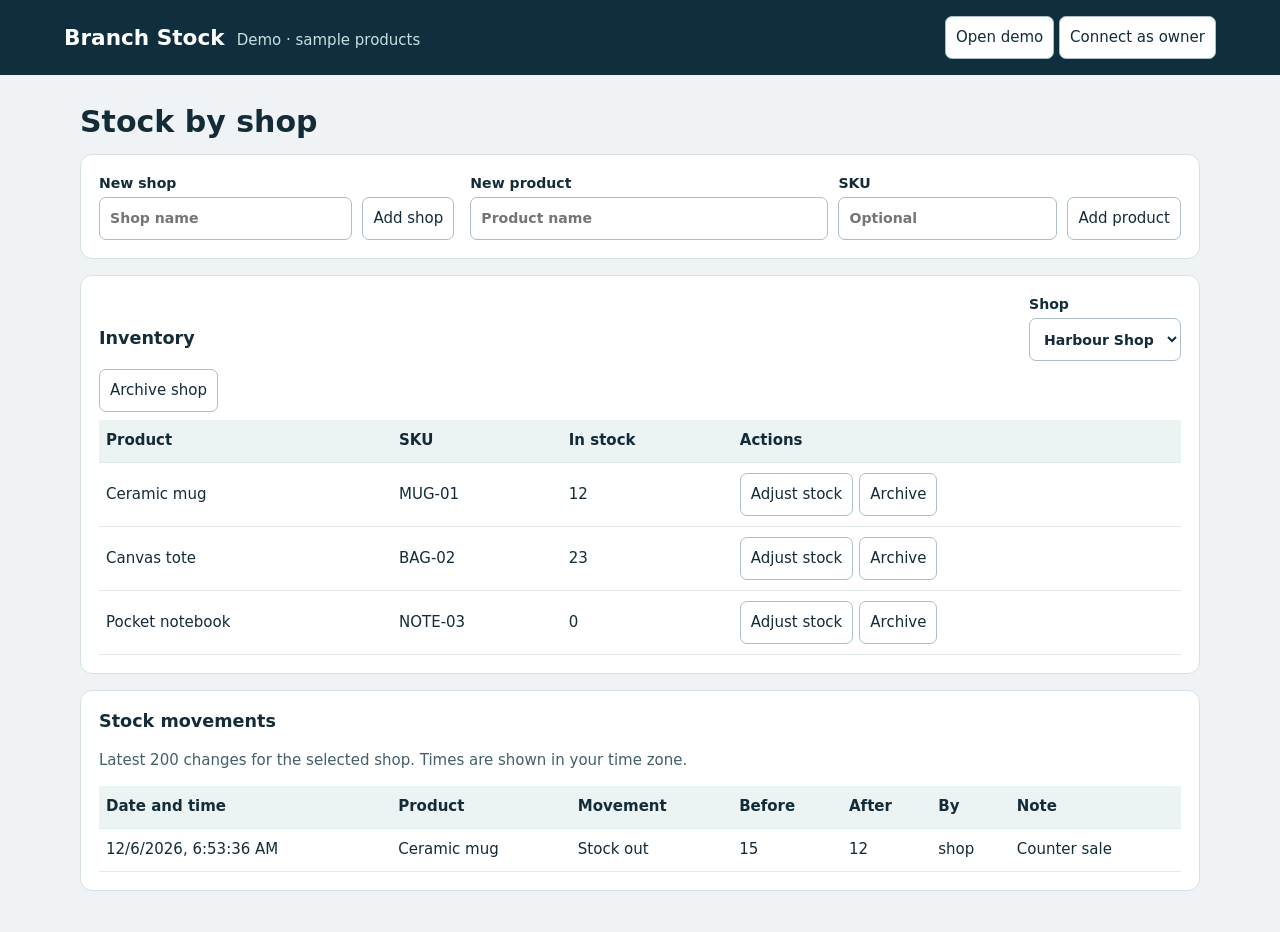
==== public/index.html @ c9ea8ec7 "Release Branch Stock with shop links and a D1 movement ledger" ====
<!doctype html>
<html lang="en"><meta charset="utf-8"><meta name="viewport" content="width=device-width, initial-scale=1"><meta name="referrer" content="no-referrer"><title>Branch Stock</title><link rel="stylesheet" href="style.css"><script defer src="app.js"></script>
<body><header><div><strong>Branch Stock</strong><span id="mode">Demo · sample products</span></div><div><button id="demo">Open demo</button> <button id="connect">Connect as owner</button></div></header>
<main><h1 id="title">Stock by shop</h1><p id="message" role="status"></p>
<section id="owner" aria-label="Manage stock"><form id="shopForm"><label>New shop <input name="name" required maxlength="100" placeholder="Shop name"></label><button>Add shop</button></form>
<form id="productForm"><label>New product <input name="name" required maxlength="100" placeholder="Product name"></label><label>SKU <input name="sku" maxlength="60" placeholder="Optional"></label><button>Add product</button></form></section>
<section id="inventory"><div class="section-head"><h2>Inventory</h2><label>Shop <select id="shops"></select></label></div>
<div class="actions" id="shopActions"><button id="link">Create / replace shop link</button><button id="archiveShop">Archive shop</button></div>
<output id="share"></output><div class="table-wrap"><table><thead><tr><th>Product</th><th>SKU</th><th>In stock</th><th>Actions</th></tr></thead><tbody id="stock"></tbody></table></div></section>
<section><h2>Stock movements</h2><p class="muted">Latest 200 changes for the selected shop. Times are shown in your time zone.</p><div class="table-wrap"><table><thead><tr><th>Date and time</th><th>Product</th><th>Movement</th><th>Before</th><th>After</th><th>By</th><th>Note</th></tr></thead><tbody id="movements"></tbody></table></div></section>
</main><dialog id="connectDialog"><form id="connectForm"><h2>Connect as owner</h2><label>Owner key<input name="key" type="password" required pattern="[a-fA-F0-9]{64}" autocomplete="off"></label><button>Connect</button> <button type="button" data-close>Cancel</button></form></dialog>
<dialog id="movementDialog"><form id="movementForm"><h2 id="movementTitle">Record stock</h2><label>Movement<select name="kind"><option value="set">Set exact count</option><option value="in">Stock in</option><option value="out">Stock out</option></select></label><label>Quantity<input name="quantity" type="number" required min="0" max="100000000" step="1"></label><label>Note<input name="note" maxlength="180"></label><button>Save movement</button> <button type="button" data-close>Cancel</button></form></dialog>
</body></html>
---- public/style.css ----
*{box-sizing:border-box}body{margin:0;background:#f0f3f5;color:#132c38;font:15px/1.45 system-ui,sans-serif}header{background:#102f3e;color:#fff;display:flex;justify-content:space-between;align-items:center;gap:14px;flex-wrap:wrap;padding:16px clamp(14px,5vw,72px)}header strong{font-size:1.35rem}#mode{display:inline-block;margin-left:12px;color:#c9dfe1}main{max-width:1200px;margin:auto;padding:25px clamp(12px,4vw,40px)}h1,h2{margin:0 0 10px}h2{font-size:1.1rem}section{padding:18px;background:white;border:1px solid #d6e1e6;border-radius:12px;margin-bottom:16px}form,.section-head,.actions{display:flex;gap:10px;flex-wrap:wrap;align-items:end}#owner{display:grid;grid-template-columns:1fr 2fr;gap:16px}#owner[hidden],#shopActions[hidden]{display:none}button,input,select{font:inherit;border:1px solid #aabec6;border-radius:7px;min-height:43px;padding:7px 10px;background:#fff;color:#132c38}button{cursor:pointer}button:not([data-close]):hover{background:#e0f2ed}label{display:grid;gap:4px;font-weight:650;font-size:.88rem;max-width:100%}input{max-width:100%;min-width:0}label:has(input[name=name]){flex:1}#productForm label{max-width:100%}.section-head{justify-content:space-between}.actions{margin:8px 0}.table-wrap{overflow-x:auto}table{border-collapse:collapse;width:100%}th,td{text-align:left;padding:10px 7px;border-bottom:1px solid #e2e9eb;white-space:nowrap}th{background:#ebf3f3}td:first-child{white-space:normal}td button+button{margin-left:6px}output{display:block;overflow-wrap:anywhere}.muted,#message{color:#435f6a}#message:empty{display:none}dialog{width:min(440px,calc(100% - 24px));border:0;border-radius:12px;padding:20px}dialog::backdrop{background:#102f3e88}dialog form{display:block}dialog label{margin:0 0 12px}dialog input,dialog select{width:100%}@media(max-width:740px){#owner{grid-template-columns:1fr}header{gap:8px}header>div{width:100%}section{padding:12px}}
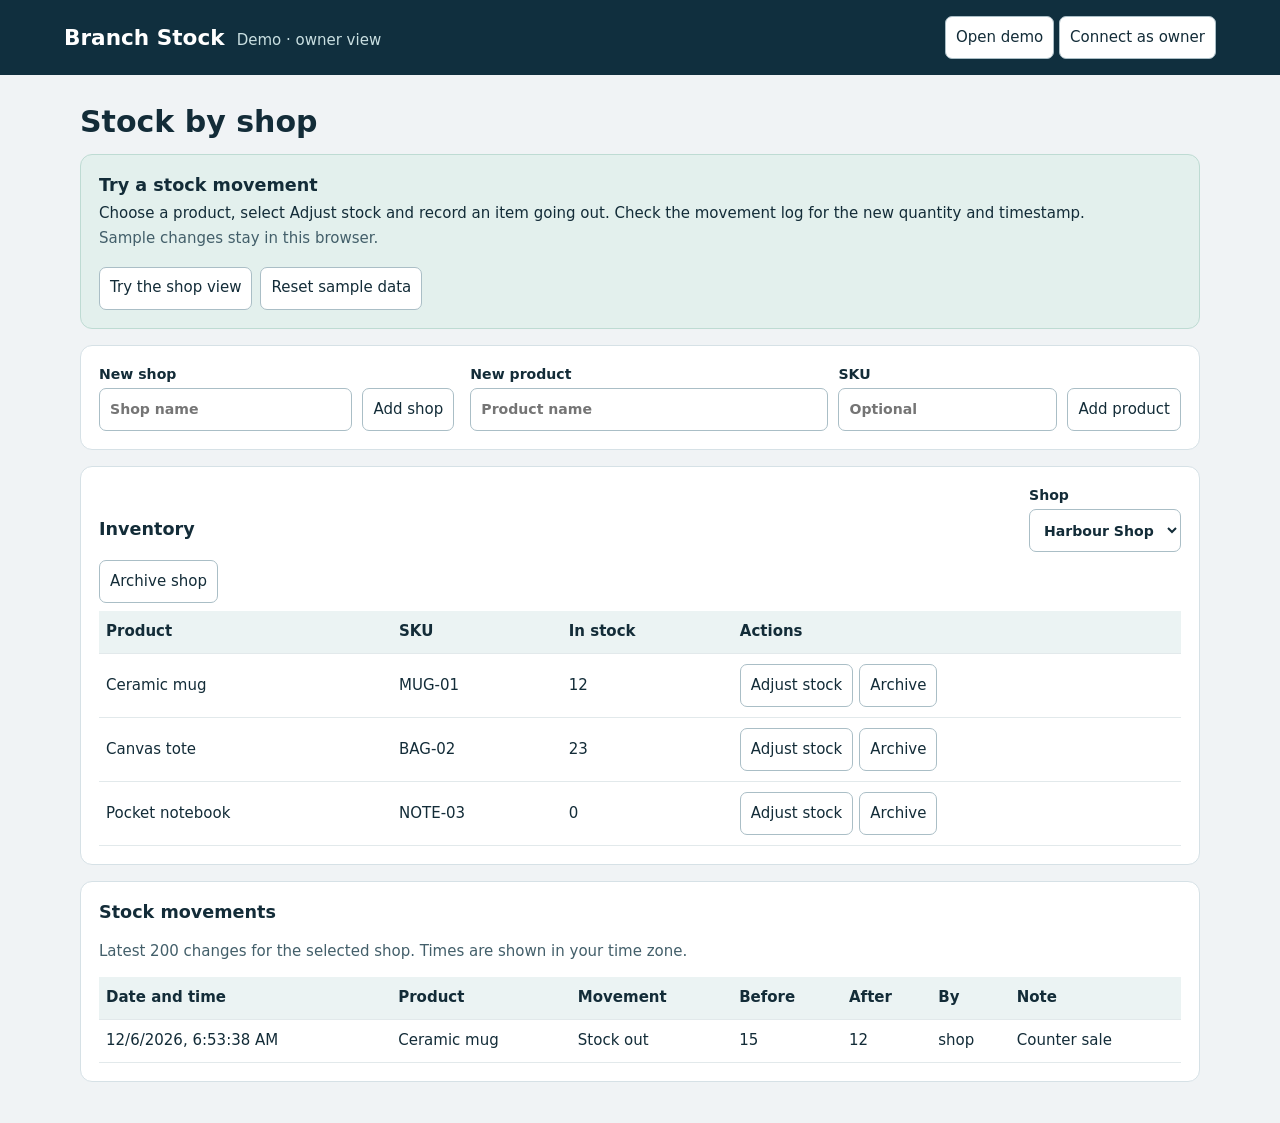
==== commit a8815a00: "Add guided owner and shop demos" ====
--- a/public/index.html
+++ b/public/index.html
@@ -2,6 +2,10 @@
 <html lang="en"><meta charset="utf-8"><meta name="viewport" content="width=device-width, initial-scale=1"><meta name="referrer" content="no-referrer"><title>Branch Stock</title><link rel="stylesheet" href="style.css"><script defer src="app.js"></script>
 <body><header><div><strong>Branch Stock</strong><span id="mode">Demo · sample products</span></div><div><button id="demo">Open demo</button> <button id="connect">Connect as owner</button></div></header>
 <main><h1 id="title">Stock by shop</h1><p id="message" role="status"></p>
+<section id="demoGuide" class="demo-guide" hidden aria-label="Demo controls">
+  <div><h2 id="demoHeading">Try a stock movement</h2><p id="demoInstructions">Choose a product, select Adjust stock and record an item going out. Check the movement log for the new quantity and timestamp.</p><p class="muted">Sample changes stay in this browser.</p></div>
+  <div id="demoControls"><a class="button" id="shopPreview" href="?sample-shop=harbour">Try the shop view</a><button id="resetDemo">Reset sample data</button></div>
+</section>
 <section id="owner" aria-label="Manage stock"><form id="shopForm"><label>New shop <input name="name" required maxlength="100" placeholder="Shop name"></label><button>Add shop</button></form>
 <form id="productForm"><label>New product <input name="name" required maxlength="100" placeholder="Product name"></label><label>SKU <input name="sku" maxlength="60" placeholder="Optional"></label><button>Add product</button></form></section>
 <section id="inventory"><div class="section-head"><h2>Inventory</h2><label>Shop <select id="shops"></select></label></div>
--- a/public/style.css
+++ b/public/style.css
@@ -1 +1,2 @@
 *{box-sizing:border-box}body{margin:0;background:#f0f3f5;color:#132c38;font:15px/1.45 system-ui,sans-serif}header{background:#102f3e;color:#fff;display:flex;justify-content:space-between;align-items:center;gap:14px;flex-wrap:wrap;padding:16px clamp(14px,5vw,72px)}header strong{font-size:1.35rem}#mode{display:inline-block;margin-left:12px;color:#c9dfe1}main{max-width:1200px;margin:auto;padding:25px clamp(12px,4vw,40px)}h1,h2{margin:0 0 10px}h2{font-size:1.1rem}section{padding:18px;background:white;border:1px solid #d6e1e6;border-radius:12px;margin-bottom:16px}form,.section-head,.actions{display:flex;gap:10px;flex-wrap:wrap;align-items:end}#owner{display:grid;grid-template-columns:1fr 2fr;gap:16px}#owner[hidden],#shopActions[hidden]{display:none}button,input,select{font:inherit;border:1px solid #aabec6;border-radius:7px;min-height:43px;padding:7px 10px;background:#fff;color:#132c38}button{cursor:pointer}button:not([data-close]):hover{background:#e0f2ed}label{display:grid;gap:4px;font-weight:650;font-size:.88rem;max-width:100%}input{max-width:100%;min-width:0}label:has(input[name=name]){flex:1}#productForm label{max-width:100%}.section-head{justify-content:space-between}.actions{margin:8px 0}.table-wrap{overflow-x:auto}table{border-collapse:collapse;width:100%}th,td{text-align:left;padding:10px 7px;border-bottom:1px solid #e2e9eb;white-space:nowrap}th{background:#ebf3f3}td:first-child{white-space:normal}td button+button{margin-left:6px}output{display:block;overflow-wrap:anywhere}.muted,#message{color:#435f6a}#message:empty{display:none}dialog{width:min(440px,calc(100% - 24px));border:0;border-radius:12px;padding:20px}dialog::backdrop{background:#102f3e88}dialog form{display:block}dialog label{margin:0 0 12px}dialog input,dialog select{width:100%}@media(max-width:740px){#owner{grid-template-columns:1fr}header{gap:8px}header>div{width:100%}section{padding:12px}}
+.demo-guide{display:flex;justify-content:space-between;align-items:center;gap:14px;flex-wrap:wrap;background:#e3f0ed;border-color:#bedbd3}.demo-guide[hidden]{display:none}.demo-guide p{margin:3px 0}.demo-guide h2{margin-bottom:5px}#demoControls{display:flex;flex-wrap:wrap;gap:8px}.button{display:inline-flex;align-items:center;min-height:43px;padding:7px 10px;border:1px solid #aabec6;border-radius:7px;background:#fff;color:#132c38;text-decoration:none}.button:hover{background:#e0f2ed}
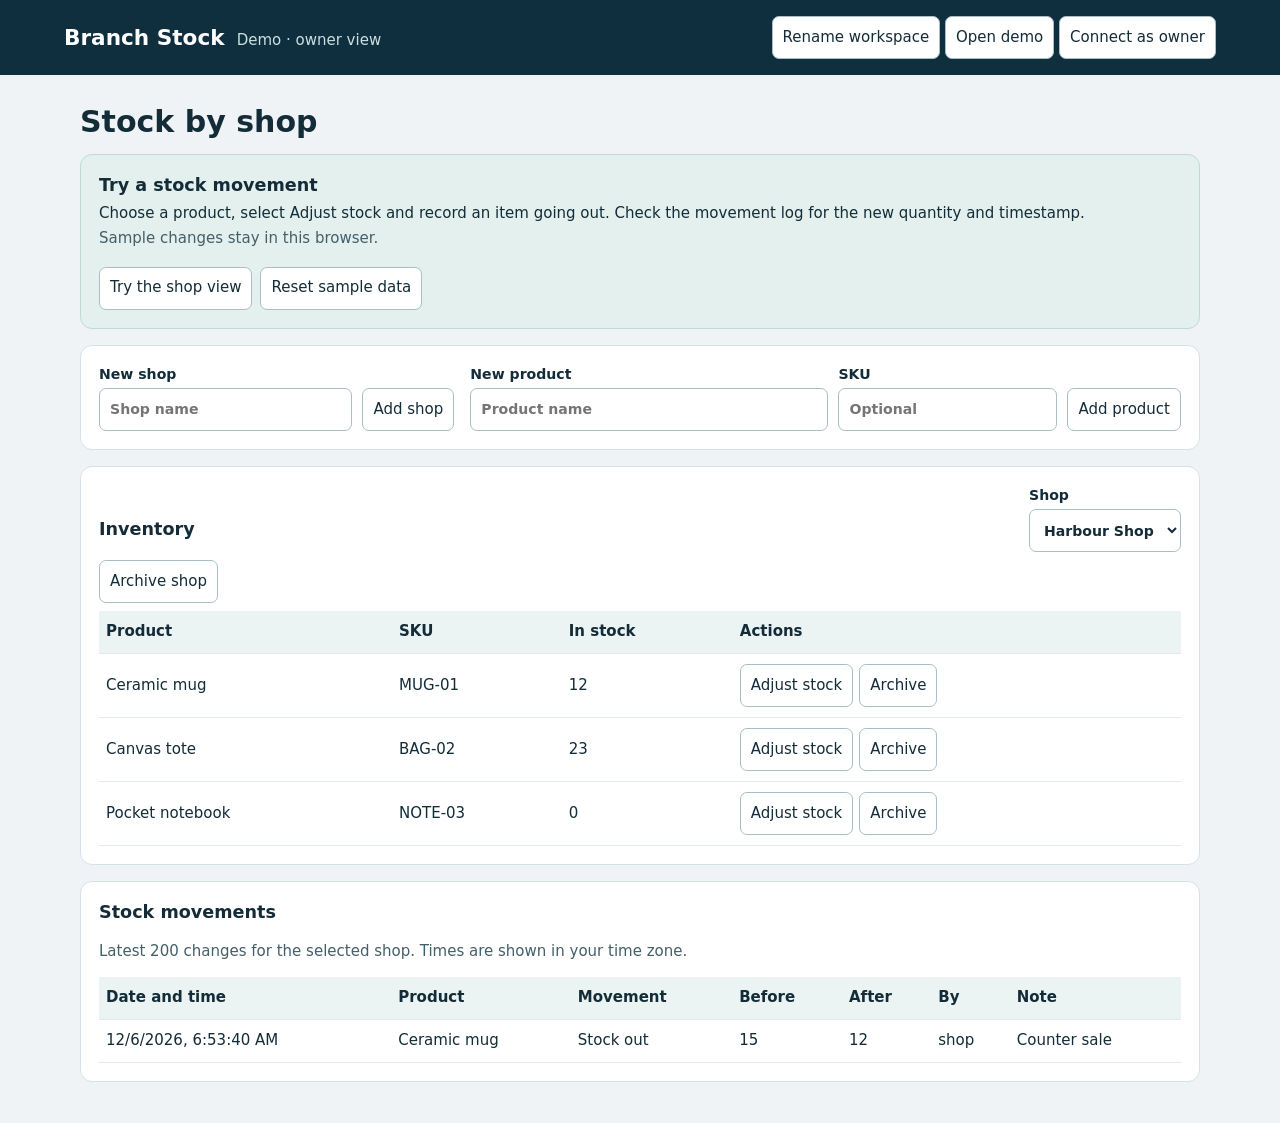
==== commit fdd856f1: "Add workspace names and sharing controls" ====
--- a/public/index.html
+++ b/public/index.html
@@ -1,6 +1,6 @@
 <!doctype html>
 <html lang="en"><meta charset="utf-8"><meta name="viewport" content="width=device-width, initial-scale=1"><meta name="referrer" content="no-referrer"><title>Branch Stock</title><link rel="stylesheet" href="style.css"><script defer src="app.js"></script>
-<body><header><div><strong>Branch Stock</strong><span id="mode">Demo · sample products</span></div><div><button id="demo">Open demo</button> <button id="connect">Connect as owner</button></div></header>
+<body><header><div><strong id="workspaceName">Branch Stock</strong><span id="mode">Demo · sample products</span></div><div><button id="rename" hidden>Rename workspace</button> <button id="demo">Open demo</button> <button id="connect">Connect as owner</button></div></header>
 <main><h1 id="title">Stock by shop</h1><p id="message" role="status"></p>
 <section id="demoGuide" class="demo-guide" hidden aria-label="Demo controls">
   <div><h2 id="demoHeading">Try a stock movement</h2><p id="demoInstructions">Choose a product, select Adjust stock and record an item going out. Check the movement log for the new quantity and timestamp.</p><p class="muted">Sample changes stay in this browser.</p></div>
